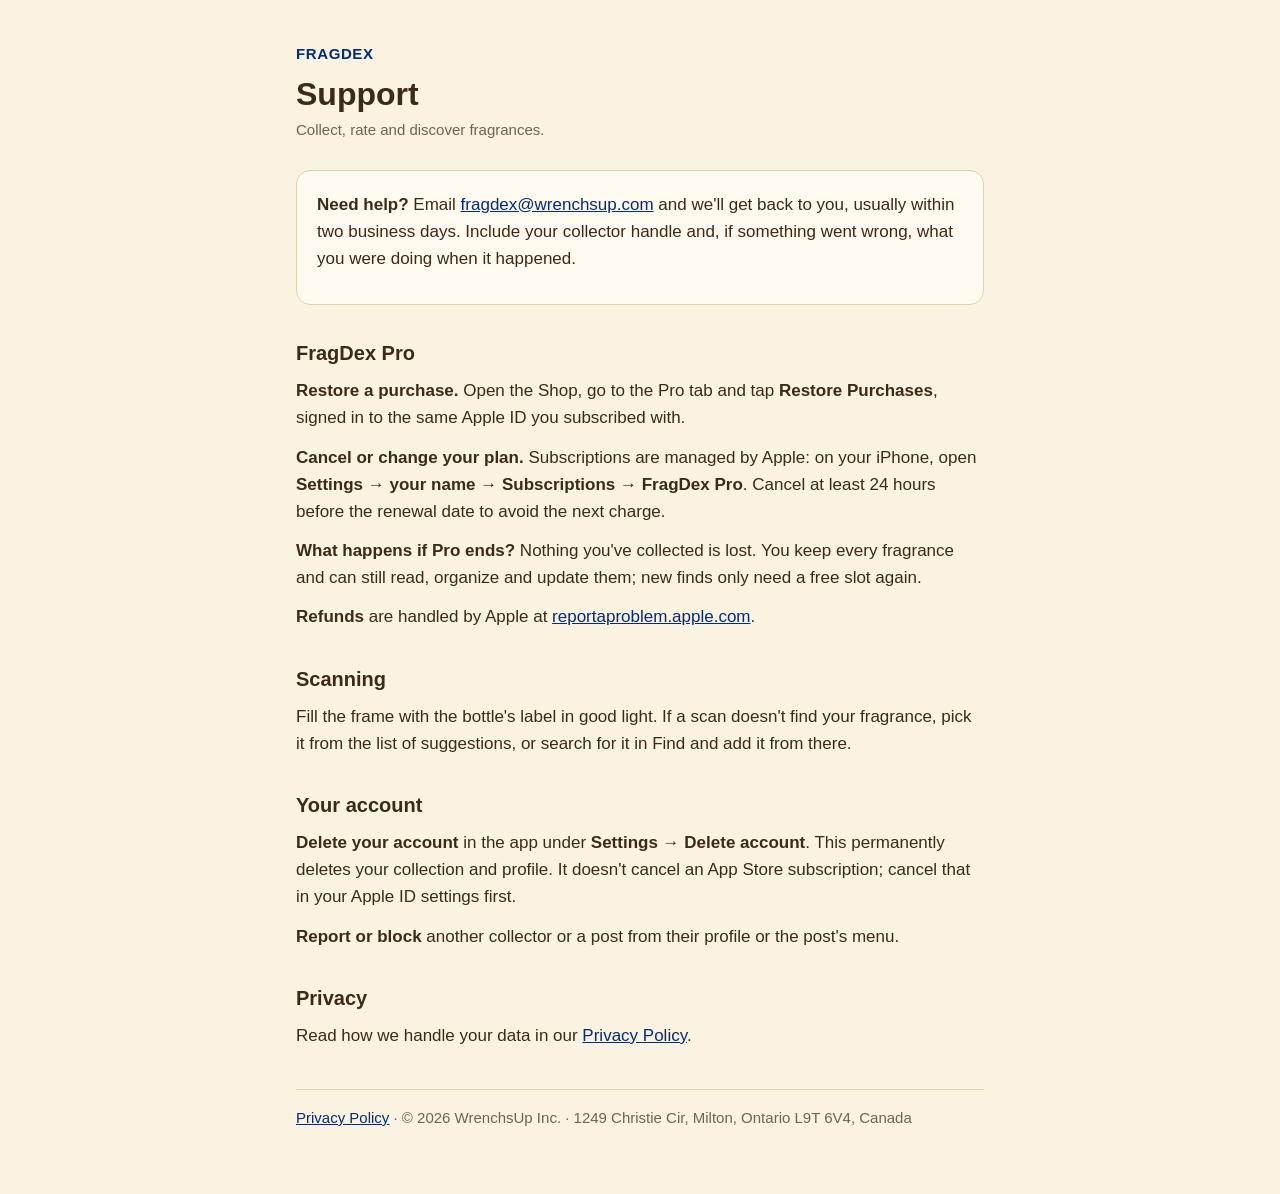
==== index.html @ 83f94082 "Add files via upload" ====
<!doctype html>
<html lang="en">
<head>
  <meta charset="utf-8">
  <meta name="viewport" content="width=device-width, initial-scale=1">
  <title>FragDex Support</title>
  <meta name="description" content="Help with FragDex: account, FragDex Pro, scanning and privacy.">
  <link rel="stylesheet" href="style.css">
</head>
<body>
<main>
  <header>
    <span class="brand">FRAGDEX</span>
    <h1>Support</h1>
    <p class="meta">Collect, rate and discover fragrances.</p>
  </header>

  <div class="card">
    <p><strong>Need help?</strong> Email <a href="mailto:fragdex@wrenchsup.com">fragdex@wrenchsup.com</a> and we'll get back to you, usually within two business days. Include your collector handle and, if something went wrong, what you were doing when it happened.</p>
  </div>

  <h2>FragDex Pro</h2>
  <p><strong>Restore a purchase.</strong> Open the Shop, go to the Pro tab and tap <strong>Restore Purchases</strong>, signed in to the same Apple ID you subscribed with.</p>
  <p><strong>Cancel or change your plan.</strong> Subscriptions are managed by Apple: on your iPhone, open <strong>Settings → your name → Subscriptions → FragDex Pro</strong>. Cancel at least 24 hours before the renewal date to avoid the next charge.</p>
  <p><strong>What happens if Pro ends?</strong> Nothing you've collected is lost. You keep every fragrance and can still read, organize and update them; new finds only need a free slot again.</p>
  <p><strong>Refunds</strong> are handled by Apple at <a href="https://reportaproblem.apple.com">reportaproblem.apple.com</a>.</p>

  <h2>Scanning</h2>
  <p>Fill the frame with the bottle's label in good light. If a scan doesn't find your fragrance, pick it from the list of suggestions, or search for it in Find and add it from there.</p>

  <h2>Your account</h2>
  <p><strong>Delete your account</strong> in the app under <strong>Settings → Delete account</strong>. This permanently deletes your collection and profile. It doesn't cancel an App Store subscription; cancel that in your Apple ID settings first.</p>
  <p><strong>Report or block</strong> another collector or a post from their profile or the post's menu.</p>

  <h2>Privacy</h2>
  <p>Read how we handle your data in our <a href="privacy/">Privacy Policy</a>.</p>

  <footer>
    <a href="privacy/">Privacy Policy</a> · © 2026 WrenchsUp Inc. · 1249 Christie Cir, Milton, Ontario L9T 6V4, Canada
  </footer>
</main>
</body>
</html>
---- style.css ----
:root {
  --paper: #fbf3e2;
  --card: #fffaf0;
  --ink: #3b2a16;
  --ink-soft: #6f6353;
  --navy: #002c7b;
  --rule: #e2d2ae;
}

@media (prefers-color-scheme: dark) {
  :root {
    --paper: #16131b;
    --card: #1f1b25;
    --ink: #efe4cc;
    --ink-soft: #b7aa90;
    --navy: #8fb2ff;
    --rule: #3a3242;
  }
}

* { box-sizing: border-box; }

body {
  margin: 0;
  background: var(--paper);
  color: var(--ink);
  font: 17px/1.6 -apple-system, BlinkMacSystemFont, "Segoe UI", Roboto, sans-serif;
}

main {
  max-width: 720px;
  margin: 0 auto;
  padding: 40px 16px 64px;
}

header { margin-bottom: 28px; }

.brand {
  color: var(--navy);
  font-weight: 800;
  letter-spacing: 0.04em;
  text-decoration: none;
  font-size: 15px;
}

h1 { font-size: 32px; line-height: 1.2; margin: 8px 0 4px; }
h2 { font-size: 20px; margin: 32px 0 8px; }
p, li { margin: 0 0 12px; }
ul { padding-left: 22px; }
a { color: var(--navy); }

.meta { color: var(--ink-soft); font-size: 15px; }

.card {
  background: var(--card);
  border: 1px solid var(--rule);
  border-radius: 14px;
  padding: 20px;
  margin: 20px 0;
}

footer {
  border-top: 1px solid var(--rule);
  margin-top: 40px;
  padding-top: 16px;
  color: var(--ink-soft);
  font-size: 15px;
}
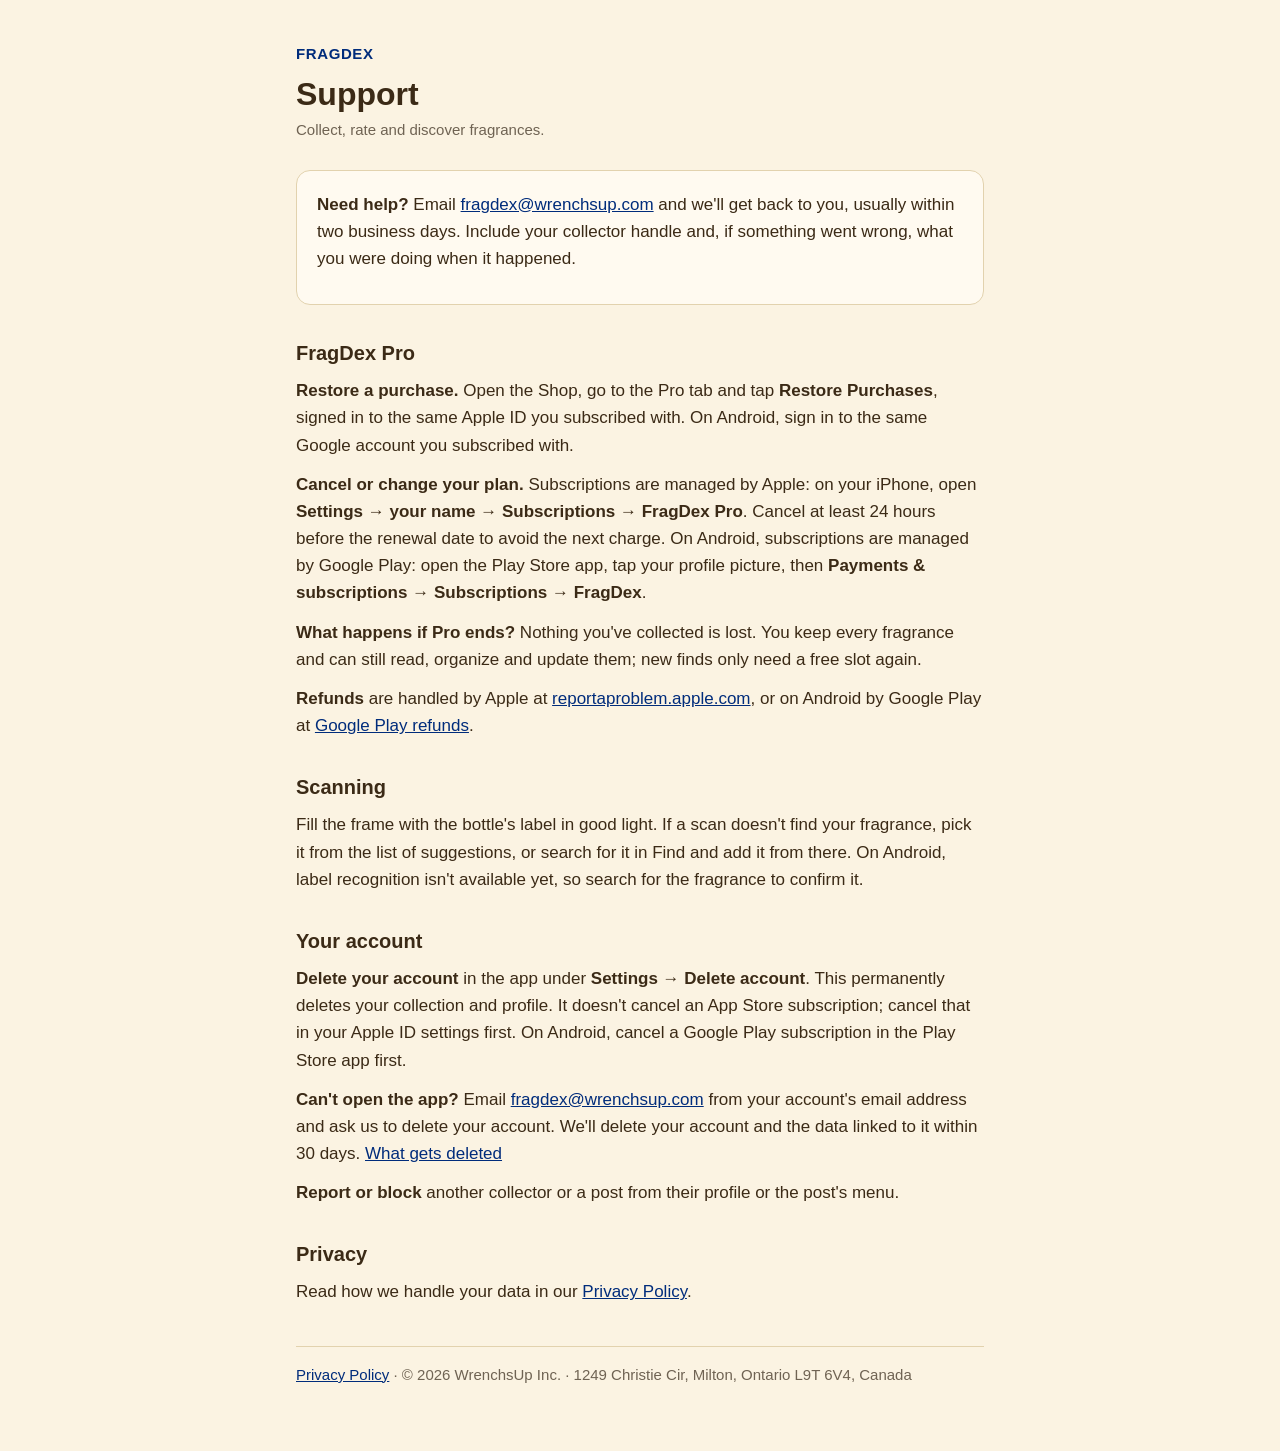
==== commit 6af3af7e: "Cover Android in the privacy policy and support page, add the account deletion page - Privacy policy" ====
--- a/index.html
+++ b/index.html
@@ -20,16 +20,17 @@
   </div>
 
   <h2>FragDex Pro</h2>
-  <p><strong>Restore a purchase.</strong> Open the Shop, go to the Pro tab and tap <strong>Restore Purchases</strong>, signed in to the same Apple ID you subscribed with.</p>
-  <p><strong>Cancel or change your plan.</strong> Subscriptions are managed by Apple: on your iPhone, open <strong>Settings → your name → Subscriptions → FragDex Pro</strong>. Cancel at least 24 hours before the renewal date to avoid the next charge.</p>
+  <p><strong>Restore a purchase.</strong> Open the Shop, go to the Pro tab and tap <strong>Restore Purchases</strong>, signed in to the same Apple ID you subscribed with. On Android, sign in to the same Google account you subscribed with.</p>
+  <p><strong>Cancel or change your plan.</strong> Subscriptions are managed by Apple: on your iPhone, open <strong>Settings → your name → Subscriptions → FragDex Pro</strong>. Cancel at least 24 hours before the renewal date to avoid the next charge. On Android, subscriptions are managed by Google Play: open the Play Store app, tap your profile picture, then <strong>Payments &amp; subscriptions → Subscriptions → FragDex</strong>.</p>
   <p><strong>What happens if Pro ends?</strong> Nothing you've collected is lost. You keep every fragrance and can still read, organize and update them; new finds only need a free slot again.</p>
-  <p><strong>Refunds</strong> are handled by Apple at <a href="https://reportaproblem.apple.com">reportaproblem.apple.com</a>.</p>
+  <p><strong>Refunds</strong> are handled by Apple at <a href="https://reportaproblem.apple.com">reportaproblem.apple.com</a>, or on Android by Google Play at <a href="https://support.google.com/googleplay/answer/2479637">Google Play refunds</a>.</p>
 
   <h2>Scanning</h2>
-  <p>Fill the frame with the bottle's label in good light. If a scan doesn't find your fragrance, pick it from the list of suggestions, or search for it in Find and add it from there.</p>
+  <p>Fill the frame with the bottle's label in good light. If a scan doesn't find your fragrance, pick it from the list of suggestions, or search for it in Find and add it from there. On Android, label recognition isn't available yet, so search for the fragrance to confirm it.</p>
 
   <h2>Your account</h2>
-  <p><strong>Delete your account</strong> in the app under <strong>Settings → Delete account</strong>. This permanently deletes your collection and profile. It doesn't cancel an App Store subscription; cancel that in your Apple ID settings first.</p>
+  <p><strong>Delete your account</strong> in the app under <strong>Settings → Delete account</strong>. This permanently deletes your collection and profile. It doesn't cancel an App Store subscription; cancel that in your Apple ID settings first. On Android, cancel a Google Play subscription in the Play Store app first.</p>
+  <p><strong>Can't open the app?</strong> Email <a href="mailto:fragdex@wrenchsup.com">fragdex@wrenchsup.com</a> from your account's email address and ask us to delete your account. We'll delete your account and the data linked to it within 30 days. <a href="delete-account/">What gets deleted</a></p>
   <p><strong>Report or block</strong> another collector or a post from their profile or the post's menu.</p>
 
   <h2>Privacy</h2>
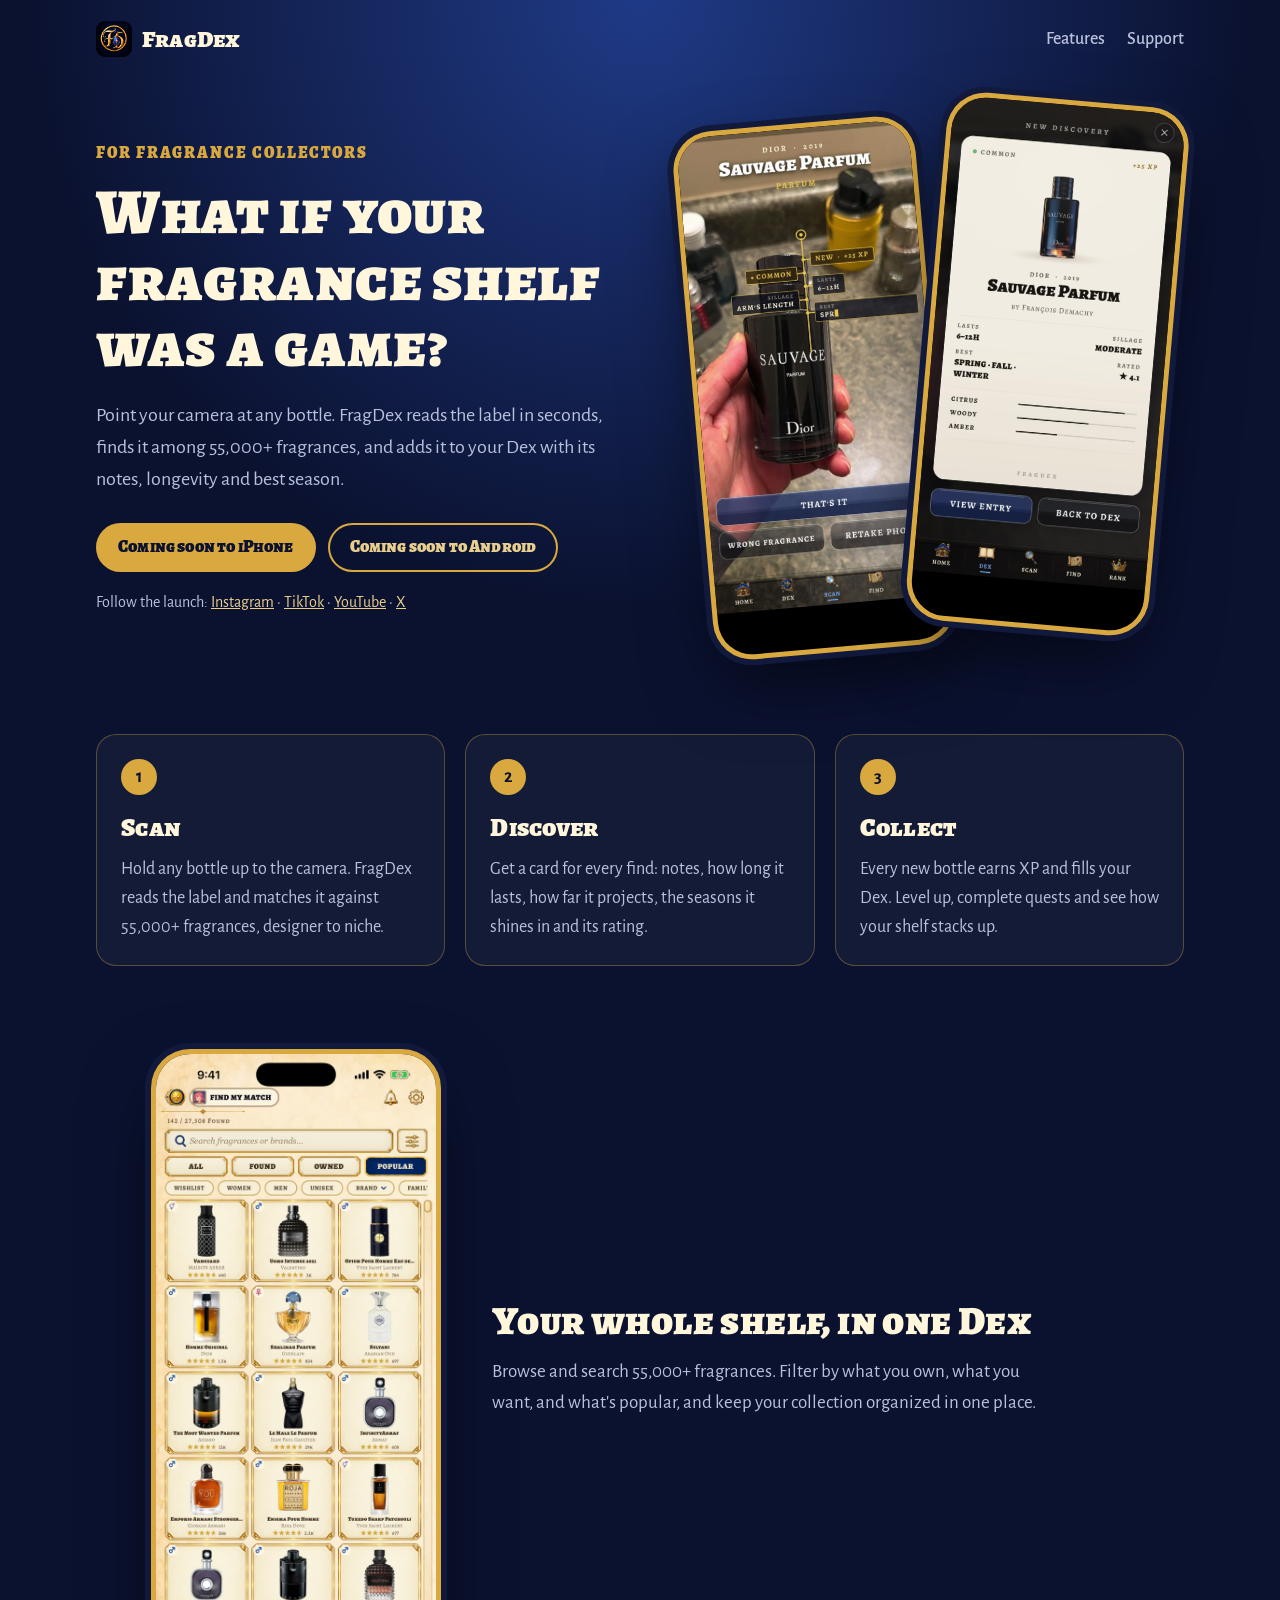
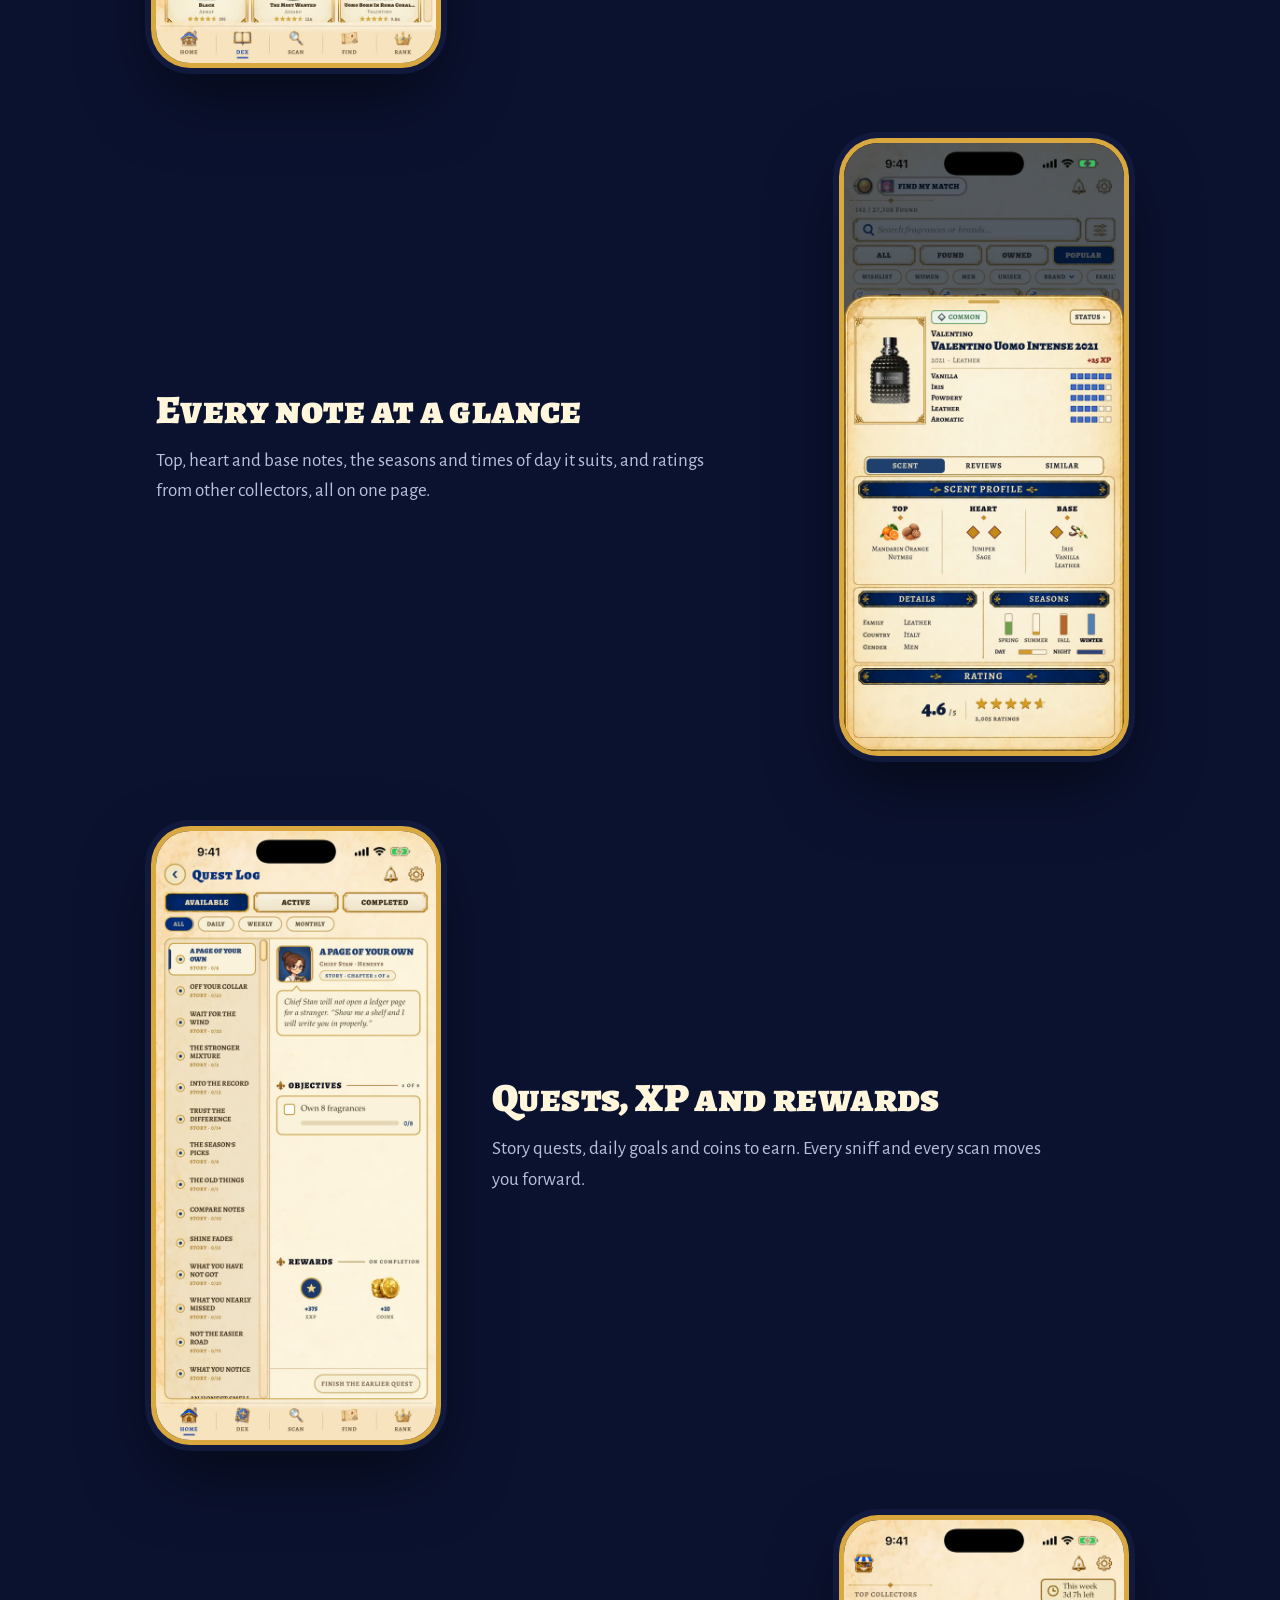
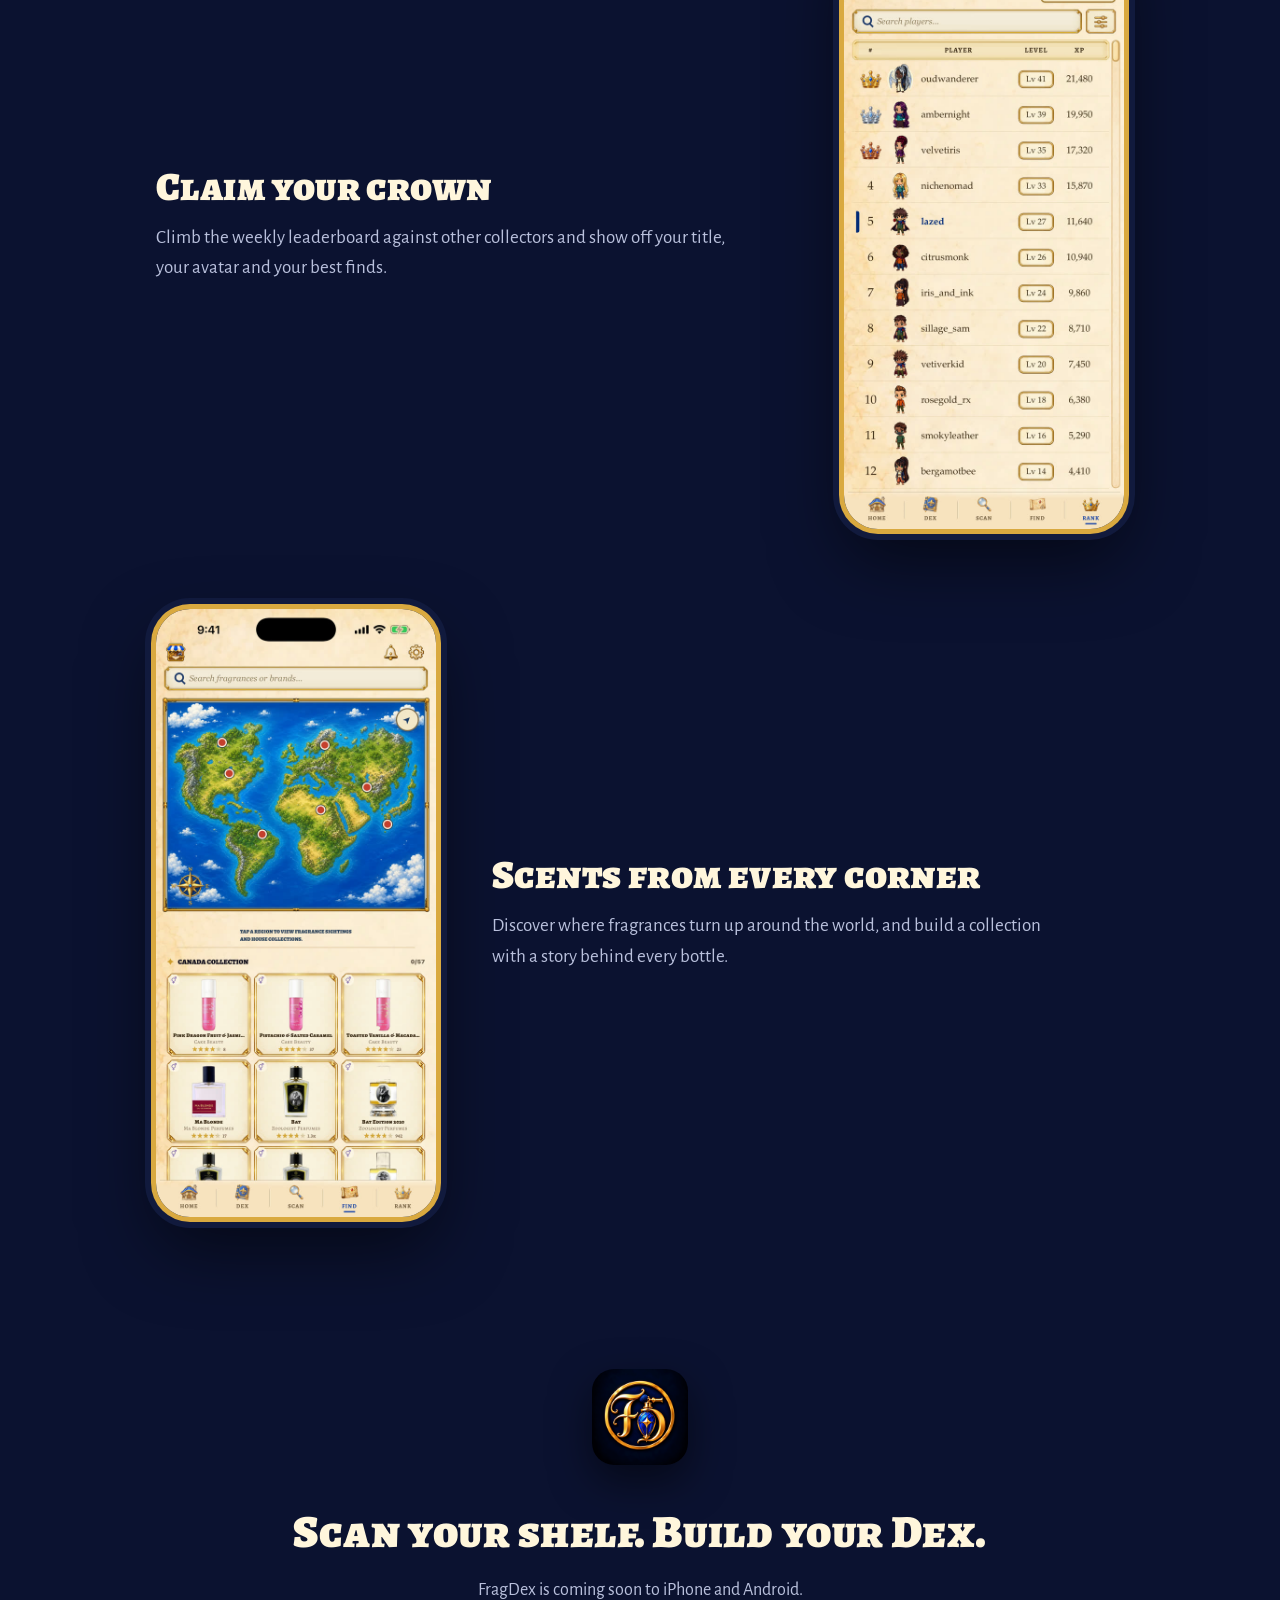
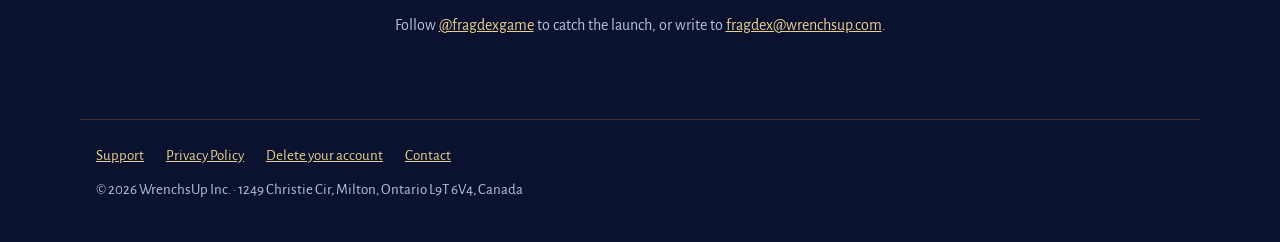
==== commit 42210e83: "Landing page for FragDex; move support to /support/" ====
--- a/index.html
+++ b/index.html
@@ -3,42 +3,93 @@
 <head>
   <meta charset="utf-8">
   <meta name="viewport" content="width=device-width, initial-scale=1">
-  <title>FragDex Support</title>
-  <meta name="description" content="Help with FragDex: account, FragDex Pro, scanning and privacy.">
-  <link rel="stylesheet" href="style.css">
+  <title>FragDex · Your fragrance shelf, as a game</title>
+  <meta name="description" content="Point your camera at any bottle. FragDex reads the label in seconds, finds it among 55,000+ fragrances and adds it to your Dex. Coming soon to iPhone and Android.">
+  <meta name="fo-verify" content="3083a7fd-5be2-44cb-815c-0add2b625fce" />
+  <meta name="color-scheme" content="dark">
+  <meta property="og:title" content="FragDex · Your fragrance shelf, as a game">
+  <meta property="og:description" content="Scan a bottle, discover its notes, longevity and best season, and level up your collection.">
+  <meta property="og:image" content="https://fragdex.wrenchsup.com/img/card.jpg">
+  <meta property="og:url" content="https://fragdex.wrenchsup.com/">
+  <link rel="icon" href="img/icon.png">
+  <link rel="apple-touch-icon" href="img/icon.png">
+  <link rel="preconnect" href="https://fonts.googleapis.com">
+  <link rel="preconnect" href="https://fonts.gstatic.com" crossorigin>
+  <link href="https://fonts.googleapis.com/css2?family=Alegreya+SC:wght@700;900&family=Alegreya+Sans:wght@400;500;700&display=swap" rel="stylesheet">
+  <link rel="stylesheet" href="landing.css">
 </head>
 <body>
-<main>
-  <header>
-    <span class="brand">FRAGDEX</span>
-    <h1>Support</h1>
-    <p class="meta">Collect, rate and discover fragrances.</p>
-  </header>
 
-  <div class="card">
-    <p><strong>Need help?</strong> Email <a href="mailto:fragdex@wrenchsup.com">fragdex@wrenchsup.com</a> and we'll get back to you, usually within two business days. Include your collector handle and, if something went wrong, what you were doing when it happened.</p>
+<nav class="nav">
+  <a class="logo" href="./"><img src="img/icon.png" alt="" width="36" height="36"><span>FragDex</span></a>
+  <div class="nav-links">
+    <a href="#features">Features</a>
+    <a href="support/">Support</a>
   </div>
+</nav>
 
-  <h2>FragDex Pro</h2>
-  <p><strong>Restore a purchase.</strong> Open the Shop, go to the Pro tab and tap <strong>Restore Purchases</strong>, signed in to the same Apple ID you subscribed with. On Android, sign in to the same Google account you subscribed with.</p>
-  <p><strong>Cancel or change your plan.</strong> Subscriptions are managed by Apple: on your iPhone, open <strong>Settings → your name → Subscriptions → FragDex Pro</strong>. Cancel at least 24 hours before the renewal date to avoid the next charge. On Android, subscriptions are managed by Google Play: open the Play Store app, tap your profile picture, then <strong>Payments &amp; subscriptions → Subscriptions → FragDex</strong>.</p>
-  <p><strong>What happens if Pro ends?</strong> Nothing you've collected is lost. You keep every fragrance and can still read, organize and update them; new finds only need a free slot again.</p>
-  <p><strong>Refunds</strong> are handled by Apple at <a href="https://reportaproblem.apple.com">reportaproblem.apple.com</a>, or on Android by Google Play at <a href="https://support.google.com/googleplay/answer/2479637">Google Play refunds</a>.</p>
+<header class="hero">
+  <div class="hero-copy">
+    <p class="eyebrow">For fragrance collectors</p>
+    <h1>What if your fragrance shelf was a game?</h1>
+    <p class="lede">Point your camera at any bottle. FragDex reads the label in seconds, finds it among 55,000+ fragrances, and adds it to your Dex with its notes, longevity and best season.</p>
+    <div class="cta-row">
+      <span class="badge">Coming soon to iPhone</span>
+      <span class="badge">Coming soon to Android</span>
+    </div>
+    <p class="follow">Follow the launch:
+      <a href="https://www.instagram.com/fragdexgame/">Instagram</a> ·
+      <a href="https://www.tiktok.com/@fragdexgame">TikTok</a> ·
+      <a href="https://www.youtube.com/channel/UC8XlWn9zdna01_PHKYONVJQ">YouTube</a> ·
+      <a href="https://x.com/FragDexgame">X</a>
+    </p>
+  </div>
+  <div class="hero-phones">
+    <figure class="phone tilt-left"><img src="img/scan.jpg" alt="FragDex reading the label of a Dior Sauvage Parfum bottle" width="600" height="1226"></figure>
+    <figure class="phone tilt-right"><img src="img/card.jpg" alt="The Sauvage Parfum discovery card with longevity, sillage, seasons and notes" width="600" height="1226"></figure>
+  </div>
+</header>
 
-  <h2>Scanning</h2>
-  <p>Fill the frame with the bottle's label in good light. If a scan doesn't find your fragrance, pick it from the list of suggestions, or search for it in Find and add it from there. On Android, label recognition isn't available yet, so search for the fragrance to confirm it.</p>
+<section class="steps">
+  <div class="step"><span class="num">1</span><h3>Scan</h3><p>Hold any bottle up to the camera. FragDex reads the label and matches it against 55,000+ fragrances, designer to niche.</p></div>
+  <div class="step"><span class="num">2</span><h3>Discover</h3><p>Get a card for every find: notes, how long it lasts, how far it projects, the seasons it shines in and its rating.</p></div>
+  <div class="step"><span class="num">3</span><h3>Collect</h3><p>Every new bottle earns XP and fills your Dex. Level up, complete quests and see how your shelf stacks up.</p></div>
+</section>
 
-  <h2>Your account</h2>
-  <p><strong>Delete your account</strong> in the app under <strong>Settings → Delete account</strong>. This permanently deletes your collection and profile. It doesn't cancel an App Store subscription; cancel that in your Apple ID settings first. On Android, cancel a Google Play subscription in the Play Store app first.</p>
-  <p><strong>Can't open the app?</strong> Email <a href="mailto:fragdex@wrenchsup.com">fragdex@wrenchsup.com</a> from your account's email address and ask us to delete your account. We'll delete your account and the data linked to it within 30 days. <a href="delete-account/">What gets deleted</a></p>
-  <p><strong>Report or block</strong> another collector or a post from their profile or the post's menu.</p>
+<section id="features" class="features">
+  <article class="feature">
+    <figure class="phone"><img src="img/dex.jpg" alt="The Dex, a grid of fragrances with filters" loading="lazy" width="600" height="1304"></figure>
+    <div><h2>Your whole shelf, in one Dex</h2><p>Browse and search 55,000+ fragrances. Filter by what you own, what you want, and what's popular, and keep your collection organized in one place.</p></div>
+  </article>
+  <article class="feature flip">
+    <figure class="phone"><img src="img/fragrance.jpg" alt="A fragrance page with its scent profile, notes pyramid, seasons and rating" loading="lazy" width="600" height="1304"></figure>
+    <div><h2>Every note at a glance</h2><p>Top, heart and base notes, the seasons and times of day it suits, and ratings from other collectors, all on one page.</p></div>
+  </article>
+  <article class="feature">
+    <figure class="phone"><img src="img/quests.jpg" alt="The quest log with story quests and rewards" loading="lazy" width="600" height="1304"></figure>
+    <div><h2>Quests, XP and rewards</h2><p>Story quests, daily goals and coins to earn. Every sniff and every scan moves you forward.</p></div>
+  </article>
+  <article class="feature flip">
+    <figure class="phone"><img src="img/rank.jpg" alt="The weekly collector leaderboard" loading="lazy" width="600" height="1304"></figure>
+    <div><h2>Claim your crown</h2><p>Climb the weekly leaderboard against other collectors and show off your title, your avatar and your best finds.</p></div>
+  </article>
+  <article class="feature">
+    <figure class="phone"><img src="img/map.jpg" alt="A world map of where fragrances turn up" loading="lazy" width="600" height="1304"></figure>
+    <div><h2>Scents from every corner</h2><p>Discover where fragrances turn up around the world, and build a collection with a story behind every bottle.</p></div>
+  </article>
+</section>
 
-  <h2>Privacy</h2>
-  <p>Read how we handle your data in our <a href="privacy/">Privacy Policy</a>.</p>
+<section class="closing">
+  <img src="img/icon.png" alt="" width="96" height="96">
+  <h2>Scan your shelf. Build your Dex.</h2>
+  <p>FragDex is coming soon to iPhone and Android.</p>
+  <p class="follow">Follow <a href="https://www.instagram.com/fragdexgame/">@fragdexgame</a> to catch the launch, or write to <a href="mailto:fragdex@wrenchsup.com">fragdex@wrenchsup.com</a>.</p>
+</section>
 
-  <footer>
-    <a href="privacy/">Privacy Policy</a> · © 2026 WrenchsUp Inc. · 1249 Christie Cir, Milton, Ontario L9T 6V4, Canada
-  </footer>
-</main>
+<footer class="foot">
+  <nav><a href="support/">Support</a><a href="privacy/">Privacy Policy</a><a href="delete-account/">Delete your account</a><a href="mailto:fragdex@wrenchsup.com">Contact</a></nav>
+  <p>© 2026 WrenchsUp Inc. · 1249 Christie Cir, Milton, Ontario L9T 6V4, Canada</p>
+</footer>
+
 </body>
 </html>
--- a/landing.css
+++ b/landing.css
@@ -0,0 +1,162 @@
+/* Landing page only. The support and legal pages keep style.css. */
+:root {
+  --night: #0b1230;
+  --deep: #12204f;
+  --royal: #1f3a86;
+  --gold: #d9a93f;
+  --gold-soft: #e9cf8e;
+  --cream: #fff6dc;
+  --muted: #b9c0dc;
+}
+
+* { box-sizing: border-box; }
+
+body {
+  margin: 0;
+  background: radial-gradient(circle at 50% 0%, var(--royal) 0%, var(--night) 55%) fixed, var(--night);
+  color: var(--cream);
+  font: 18px/1.6 "Alegreya Sans", -apple-system, BlinkMacSystemFont, "Segoe UI", sans-serif;
+  overflow-x: hidden;
+}
+
+h1, h2, h3, .logo span, .eyebrow, .badge {
+  font-family: "Alegreya SC", Georgia, serif;
+  font-weight: 900;
+  letter-spacing: 0.01em;
+}
+
+a { color: var(--gold-soft); }
+
+/* Navigation */
+.nav {
+  max-width: 1120px;
+  margin: 0 auto;
+  padding: 20px 16px;
+  display: flex;
+  align-items: center;
+  justify-content: space-between;
+}
+.logo { display: flex; align-items: center; gap: 10px; color: var(--cream); text-decoration: none; }
+.logo img { border-radius: 9px; }
+.logo span { font-size: 24px; }
+.nav-links { display: flex; gap: 22px; }
+.nav-links a { color: var(--muted); text-decoration: none; font-weight: 500; }
+.nav-links a:hover { color: var(--gold-soft); }
+
+/* Hero */
+.hero {
+  max-width: 1120px;
+  margin: 0 auto;
+  padding: 40px 16px 72px;
+  display: grid;
+  grid-template-columns: 1.05fr 1fr;
+  gap: 48px;
+  align-items: center;
+}
+.eyebrow { color: var(--gold); font-size: 16px; text-transform: uppercase; letter-spacing: 0.12em; margin: 0 0 12px; }
+.hero h1 { font-size: clamp(38px, 5.2vw, 64px); line-height: 1.04; margin: 0 0 20px; }
+.lede { font-size: 20px; color: var(--muted); margin: 0 0 28px; max-width: 34em; }
+.cta-row { display: flex; flex-wrap: wrap; gap: 12px; margin-bottom: 18px; }
+.badge {
+  display: inline-block;
+  font-size: 17px;
+  color: var(--night);
+  background: var(--gold);
+  border-radius: 999px;
+  padding: 10px 22px 12px;
+}
+.badge + .badge { background: transparent; color: var(--gold-soft); box-shadow: inset 0 0 0 2px var(--gold); }
+.follow { color: var(--muted); font-size: 16px; margin: 0; }
+
+.hero-phones { position: relative; display: flex; justify-content: center; gap: 0; min-height: 520px; }
+.hero-phones .phone { width: 46%; max-width: 270px; }
+.tilt-left { transform: rotate(-5deg) translateY(10px); margin-right: -18px; z-index: 1; }
+.tilt-right { transform: rotate(5deg) translateY(-14px); z-index: 2; }
+
+/* Phone frame */
+.phone {
+  margin: 0;
+  border-radius: 34px;
+  overflow: hidden;
+  background: #000;
+  box-shadow: 0 0 0 5px var(--gold), 0 0 0 11px #111a3d, 0 30px 70px rgba(0, 0, 0, 0.55);
+}
+.phone img { display: block; width: 100%; height: auto; }
+
+/* Steps */
+.steps {
+  max-width: 1120px;
+  margin: 0 auto;
+  padding: 24px 16px 64px;
+  display: grid;
+  grid-template-columns: repeat(3, 1fr);
+  gap: 20px;
+}
+.step {
+  background: rgba(255, 246, 220, 0.04);
+  border: 1px solid rgba(217, 169, 63, 0.35);
+  border-radius: 20px;
+  padding: 24px;
+}
+.num {
+  display: inline-grid;
+  place-items: center;
+  width: 36px;
+  height: 36px;
+  border-radius: 50%;
+  background: var(--gold);
+  color: var(--night);
+  font-weight: 700;
+}
+.step h3 { font-size: 26px; margin: 12px 0 6px; }
+.step p { margin: 0; color: var(--muted); }
+
+/* Features */
+.features { max-width: 1000px; margin: 0 auto; padding: 24px 16px 40px; }
+.feature {
+  display: grid;
+  grid-template-columns: 280px 1fr;
+  gap: 56px;
+  align-items: center;
+  margin: 0 0 80px;
+}
+.feature.flip { grid-template-columns: 1fr 280px; }
+.feature.flip .phone { order: 2; }
+.feature h2 { font-size: clamp(28px, 3.4vw, 40px); line-height: 1.1; margin: 0 0 14px; }
+.feature p { color: var(--muted); font-size: 19px; margin: 0; max-width: 30em; }
+
+/* Closing */
+.closing { text-align: center; padding: 32px 16px 72px; }
+.closing img { border-radius: 22px; box-shadow: 0 16px 40px rgba(0, 0, 0, 0.5); }
+.closing h2 { font-size: clamp(30px, 4vw, 46px); margin: 20px 0 8px; }
+.closing p { color: var(--muted); margin: 0 0 8px; }
+
+/* Footer */
+.foot {
+  border-top: 1px solid rgba(217, 169, 63, 0.25);
+  max-width: 1120px;
+  margin: 0 auto;
+  padding: 24px 16px 40px;
+  color: var(--muted);
+  font-size: 15px;
+}
+.foot nav { display: flex; flex-wrap: wrap; gap: 8px 22px; margin-bottom: 10px; }
+.foot p { margin: 0; }
+
+/* Phones and small tablets */
+@media (max-width: 820px) {
+  .hero { grid-template-columns: 1fr; gap: 40px; padding-top: 16px; text-align: center; }
+  .lede { margin-left: auto; margin-right: auto; }
+  .cta-row { justify-content: center; }
+  .hero-phones { min-height: 0; }
+  .steps { grid-template-columns: 1fr; }
+  .feature, .feature.flip { grid-template-columns: 1fr; gap: 28px; text-align: center; margin-bottom: 64px; }
+  .feature .phone, .feature.flip .phone { order: 0; width: 64%; max-width: 260px; margin: 0 auto; }
+  .feature p { margin: 0 auto; }
+}
+
+@media (max-width: 420px) {
+  .nav-links { gap: 14px; }
+  .logo span { font-size: 20px; }
+  .badge { font-size: 15px; padding: 9px 16px 11px; }
+}
